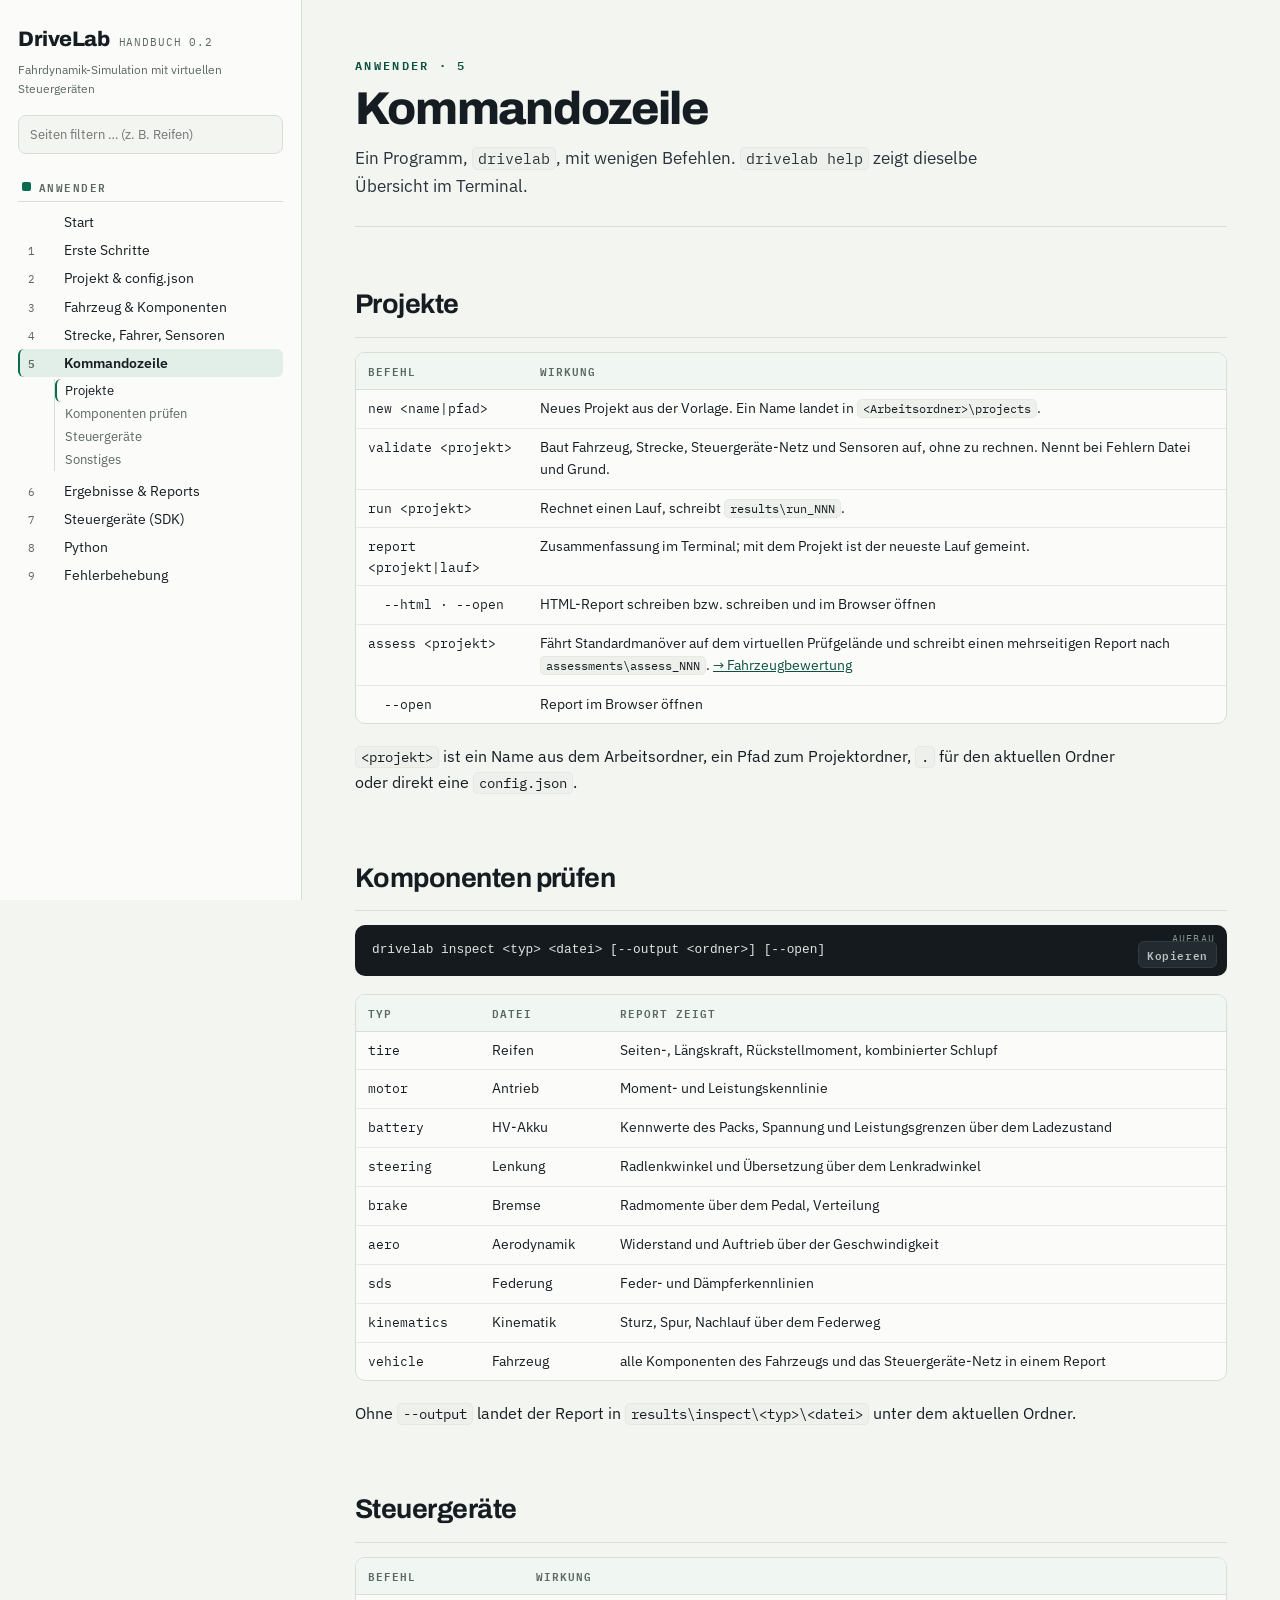
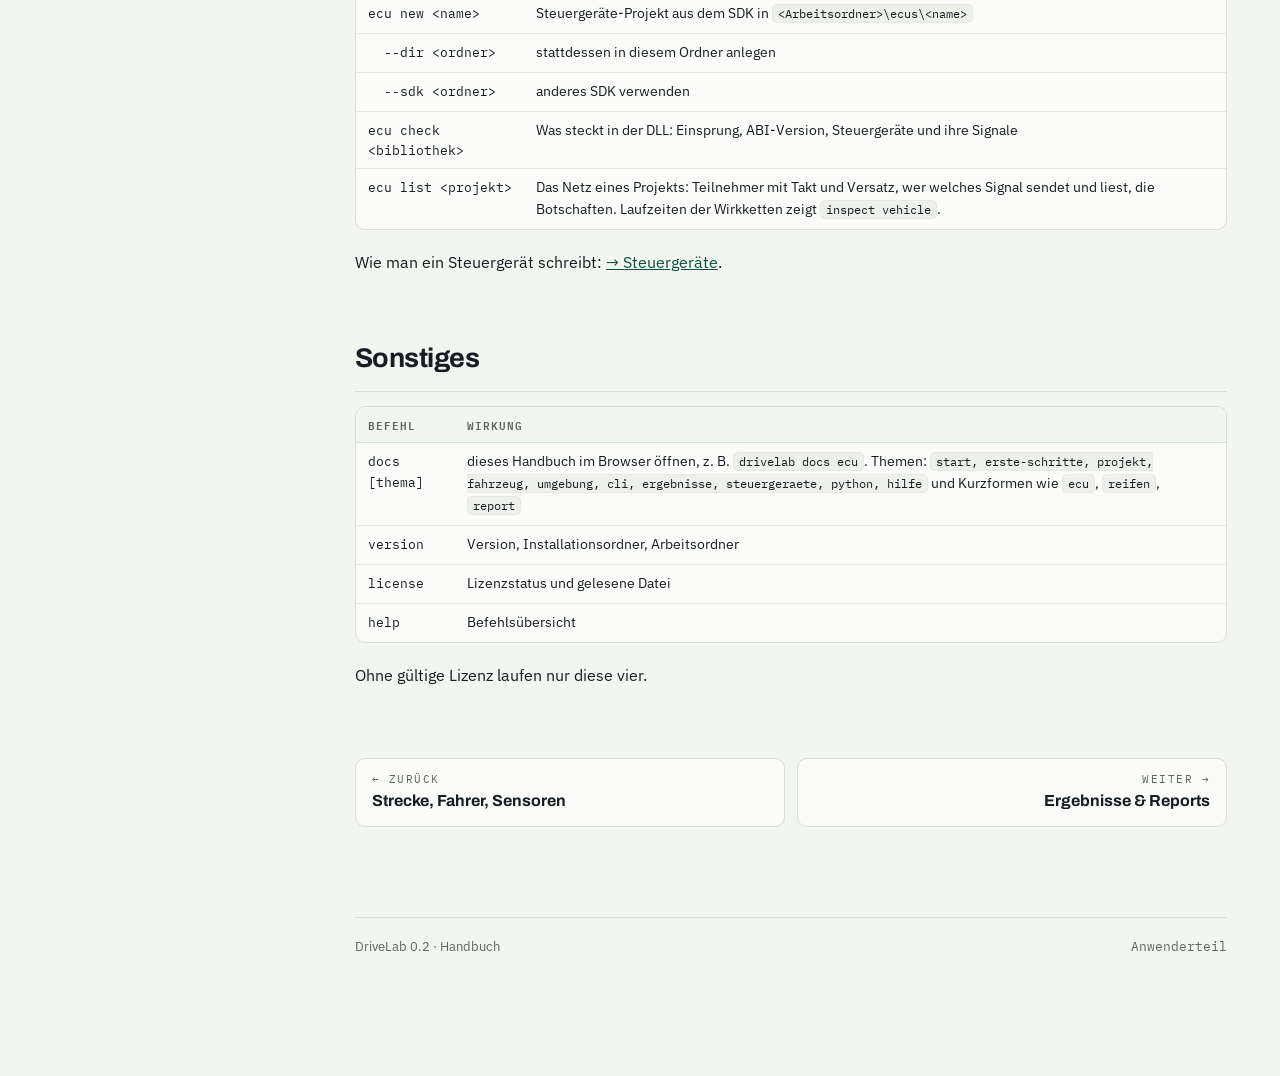
==== docs/cli.html @ fcb0a188 "Documentation added" ====
<!doctype html>
<html lang="de">
<head>
<meta charset="utf-8">
<meta name="viewport" content="width=device-width, initial-scale=1">
<title>Kommandozeile · DriveLab</title>
<link rel="stylesheet" href="assets/style.css">
</head>
<body data-page="cli.html" data-root="" data-track="user">
<div class="shell">
<aside class="side" id="side"></aside>
<main class="main"><div class="page">

<header class="page-head">
  <span class="k">Anwender · 5</span>
  <h1>Kommandozeile</h1>
  <p class="lede">Ein Programm, <code>drivelab</code>, mit wenigen Befehlen. <code>drivelab help</code> zeigt dieselbe Übersicht im Terminal.</p>
</header>
<section class="chap" id="projekt">
  <div class="chap-head"><h2>Projekte</h2></div>
  <div class="tbl-wrap"><table>
    <thead><tr><th>Befehl</th><th>Wirkung</th></tr></thead>
    <tbody>
      <tr><td class="mono">new &lt;name|pfad&gt;</td><td>Neues Projekt aus der Vorlage. Ein Name landet in <code>&lt;Arbeitsordner&gt;\projects</code>.</td></tr>
      <tr><td class="mono">validate &lt;projekt&gt;</td><td>Baut Fahrzeug, Strecke, Steuergeräte-Netz und Sensoren auf, ohne zu rechnen. Nennt bei Fehlern Datei und Grund.</td></tr>
      <tr><td class="mono">run &lt;projekt&gt;</td><td>Rechnet einen Lauf, schreibt <code>results\run_NNN</code>.</td></tr>
      <tr><td class="mono">report &lt;projekt|lauf&gt;</td><td>Zusammenfassung im Terminal; mit dem Projekt ist der neueste Lauf gemeint.</td></tr>
      <tr><td class="mono">&nbsp;&nbsp;--html · --open</td><td>HTML-Report schreiben bzw. schreiben und im Browser öffnen</td></tr>
      <tr><td class="mono">assess &lt;projekt&gt;</td><td>Fährt Standardmanöver auf dem virtuellen Prüfgelände und schreibt einen mehrseitigen Report nach <code>assessments\assess_NNN</code>. <a href="ergebnisse.html#assess">→ Fahrzeugbewertung</a></td></tr>
      <tr><td class="mono">&nbsp;&nbsp;--open</td><td>Report im Browser öffnen</td></tr>
    </tbody>
  </table></div>
  <p class="tight"><code>&lt;projekt&gt;</code> ist ein Name aus dem Arbeitsordner, ein Pfad zum Projektordner, <code>.</code> für den aktuellen Ordner oder direkt eine <code>config.json</code>.</p>
</section>

<section class="chap" id="inspect">
  <div class="chap-head"><h2>Komponenten prüfen</h2></div>
  <div class="code"><span class="lbl">Aufbau</span><pre>drivelab inspect &lt;typ&gt; &lt;datei&gt; [--output &lt;ordner&gt;] [--open]</pre></div>
  <div class="tbl-wrap"><table>
    <thead><tr><th>typ</th><th>Datei</th><th>Report zeigt</th></tr></thead>
    <tbody>
      <tr><td class="mono">tire</td><td>Reifen</td><td>Seiten-, Längskraft, Rückstellmoment, kombinierter Schlupf</td></tr>
      <tr><td class="mono">motor</td><td>Antrieb</td><td>Moment- und Leistungskennlinie</td></tr>
      <tr><td class="mono">battery</td><td>HV-Akku</td><td>Kennwerte des Packs, Spannung und Leistungsgrenzen über dem Ladezustand</td></tr>
      <tr><td class="mono">steering</td><td>Lenkung</td><td>Radlenkwinkel und Übersetzung über dem Lenkradwinkel</td></tr>
      <tr><td class="mono">brake</td><td>Bremse</td><td>Radmomente über dem Pedal, Verteilung</td></tr>
      <tr><td class="mono">aero</td><td>Aerodynamik</td><td>Widerstand und Auftrieb über der Geschwindigkeit</td></tr>
      <tr><td class="mono">sds</td><td>Federung</td><td>Feder- und Dämpferkennlinien</td></tr>
      <tr><td class="mono">kinematics</td><td>Kinematik</td><td>Sturz, Spur, Nachlauf über dem Federweg</td></tr>
      <tr><td class="mono">vehicle</td><td>Fahrzeug</td><td>alle Komponenten des Fahrzeugs und das Steuergeräte-Netz in einem Report</td></tr>
    </tbody>
  </table></div>
  <p class="tight">Ohne <code>--output</code> landet der Report in <code>results\inspect\&lt;typ&gt;\&lt;datei&gt;</code> unter dem aktuellen Ordner.</p>
</section>

<section class="chap" id="ecu">
  <div class="chap-head"><h2>Steuergeräte</h2></div>
  <div class="tbl-wrap"><table>
    <thead><tr><th>Befehl</th><th>Wirkung</th></tr></thead>
    <tbody>
      <tr><td class="mono">ecu new &lt;name&gt;</td><td>Steuergeräte-Projekt aus dem SDK in <code>&lt;Arbeitsordner&gt;\ecus\&lt;name&gt;</code></td></tr>
      <tr><td class="mono">&nbsp;&nbsp;--dir &lt;ordner&gt;</td><td>stattdessen in diesem Ordner anlegen</td></tr>
      <tr><td class="mono">&nbsp;&nbsp;--sdk &lt;ordner&gt;</td><td>anderes SDK verwenden</td></tr>
      <tr><td class="mono">ecu check &lt;bibliothek&gt;</td><td>Was steckt in der DLL: Einsprung, ABI-Version, Steuergeräte und ihre Signale</td></tr>
      <tr><td class="mono">ecu list &lt;projekt&gt;</td><td>Das Netz eines Projekts: Teilnehmer mit Takt und Versatz, wer welches Signal sendet und liest, die Botschaften. Laufzeiten der Wirkketten zeigt <code>inspect vehicle</code>.</td></tr>
    </tbody>
  </table></div>
  <p class="tight">Wie man ein Steuergerät schreibt: <a href="steuergeraete.html">→ Steuergeräte</a>.</p>
</section>

<section class="chap" id="sonst">
  <div class="chap-head"><h2>Sonstiges</h2></div>
  <div class="tbl-wrap"><table>
    <thead><tr><th>Befehl</th><th>Wirkung</th></tr></thead>
    <tbody>
      <tr><td class="mono">docs [thema]</td><td>dieses Handbuch im Browser öffnen, z. B. <code>drivelab docs ecu</code>. Themen: <code>start, erste-schritte, projekt, fahrzeug, umgebung, cli, ergebnisse, steuergeraete, python, hilfe</code> und Kurzformen wie <code>ecu</code>, <code>reifen</code>, <code>report</code></td></tr>
      <tr><td class="mono">version</td><td>Version, Installationsordner, Arbeitsordner</td></tr>
      <tr><td class="mono">license</td><td>Lizenzstatus und gelesene Datei</td></tr>
      <tr><td class="mono">help</td><td>Befehlsübersicht</td></tr>
    </tbody>
  </table></div>
  <p class="tight">Ohne gültige Lizenz laufen nur diese vier.</p>
</section>

</div></main>
</div>
<script src="assets/site.js"></script>
</body>
</html>
---- docs/assets/style.css ----
/* DriveLab-Handbuch: gemeinsames Aussehen aller Seiten */
@import url("https://fonts.googleapis.com/css2?family=Archivo:wght@500;600;700;800&family=IBM+Plex+Sans:ital,wght@0,400;0,500;0,600;1,400&family=IBM+Plex+Mono:wght@400;500;600&display=swap");
:root{
  --paper:#F3F5F1;
  --panel:#FBFCFA;
  --panel-2:#EEF1EB;
  --ink:#161D22;
  --muted:#5C6862;
  --line:#D9DED3;
  --line-soft:#E5E9E0;

  --user:#0A6B52;          /* Teil A: Anwender */
  --user-deep:#0B5140;
  --user-soft:#E1EFE8;
  --user-wash:#F0F6F2;

  --dev:#2A3FB8;           /* Teil B: Entwickler */
  --dev-deep:#22338F;
  --dev-soft:#E5E8F8;
  --dev-wash:#F1F2FA;

  --warn:#A8540F;
  --warn-soft:#F6E8DB;

  --code-bg:#151A1F;
  --code-ink:#DCE5DF;
  --code-comment:#78877F;
  --code-key:#8FC7B2;
  --code-str:#D3B57E;
  --code-num:#A7B5EF;

  --radius:10px;
  --sidebar-w:302px;
  --track:var(--user);
  --track-soft:var(--user-soft);
  --track-wash:var(--user-wash);
  --track-deep:var(--user-deep);
}
*{box-sizing:border-box;margin:0;padding:0}
html{scroll-behavior:smooth;scroll-padding-top:24px}
@media (prefers-reduced-motion:reduce){
  html{scroll-behavior:auto}
  *,*::before,*::after{animation:none!important;transition:none!important}
}
body{
  font-family:"IBM Plex Sans",system-ui,-apple-system,"Segoe UI",sans-serif;
  background:var(--paper);
  color:var(--ink);
  font-size:15.5px;
  line-height:1.62;
}
::selection{background:#CFE4DA}

/* ---------- Grundraster ---------- */
.shell{display:flex;min-height:100vh}
.side{
  width:var(--sidebar-w);flex:0 0 auto;
  border-right:1px solid var(--line);
  background:var(--panel);
  position:sticky;top:0;height:100vh;overflow-y:auto;
  padding:22px 18px 40px;
  scrollbar-width:thin;
}
.main{flex:1;min-width:0}
.page{max-width:960px;margin:0 auto;padding:0 44px 120px}

/* ---------- Sidebar ---------- */
.brand{display:flex;align-items:baseline;gap:9px;margin-bottom:4px}
.brand-name{font-family:"Archivo",sans-serif;font-weight:800;font-size:21px;letter-spacing:-.02em}
.brand-tag{font-family:"IBM Plex Mono",monospace;font-size:10.5px;color:var(--muted);letter-spacing:.08em}
.side-sub{font-size:12px;color:var(--muted);margin-bottom:16px}
.search{
  width:100%;padding:8px 11px;margin-bottom:18px;
  border:1px solid var(--line);border-radius:8px;
  background:var(--paper);font:inherit;font-size:13px;color:var(--ink);
}
.search:focus{outline:2px solid var(--ink);outline-offset:1px}
.nav-part{margin-bottom:18px}
.nav-part-head{
  display:flex;align-items:center;gap:8px;
  font-family:"IBM Plex Mono",monospace;font-size:10.5px;font-weight:600;
  letter-spacing:.14em;text-transform:uppercase;color:var(--muted);
  padding:6px 4px;border-bottom:1px solid var(--line);margin-bottom:6px;
}
.nav-dot{width:9px;height:9px;border-radius:2px;flex:0 0 auto}
.nav-part[data-track="user"] .nav-dot{background:var(--user)}
.nav-part[data-track="dev"] .nav-dot{background:var(--dev)}
.nav a{
  display:flex;gap:8px;align-items:baseline;
  padding:5px 6px 5px 8px;border-radius:6px;
  color:var(--ink);text-decoration:none;font-size:13.5px;line-height:1.35;
  border-left:2px solid transparent;
}
.nav a .no{font-family:"IBM Plex Mono",monospace;font-size:10.5px;color:var(--muted);min-width:28px}
.nav a:hover{background:var(--panel-2)}
.nav-part[data-track="user"] a.here{background:var(--user-soft);border-left-color:var(--user)}
.nav-part[data-track="dev"] a.here{background:var(--dev-soft);border-left-color:var(--dev)}
.nav a.hidden{display:none}
.nav-empty{display:none;font-size:12.5px;color:var(--muted);padding:4px 8px}
.nav-empty.show{display:block}

/* ---------- Hero ---------- */
.hero{padding:58px 0 34px;border-bottom:1px solid var(--line)}
.hero-eyebrow{
  font-family:"IBM Plex Mono",monospace;font-size:11.5px;font-weight:600;
  letter-spacing:.22em;text-transform:uppercase;color:var(--muted);margin-bottom:14px;
}
.hero h1{
  font-family:"Archivo",sans-serif;font-weight:800;
  font-size:clamp(40px,6vw,62px);line-height:.98;letter-spacing:-.03em;margin-bottom:16px;
}
.hero h1 .thin{font-weight:500;color:var(--muted)}
.hero p.lede{font-size:17.5px;max-width:64ch;color:#2A343B;margin-bottom:22px}
.meta-row{display:flex;flex-wrap:wrap;gap:8px}
.meta-chip{
  font-family:"IBM Plex Mono",monospace;font-size:11.5px;
  padding:5px 10px;border:1px solid var(--line);border-radius:999px;background:var(--panel);
  color:#39443E;
}
.two-doors{display:grid;grid-template-columns:1fr 1fr;gap:14px;margin-top:26px}
.door{
  border:1px solid var(--line);border-radius:var(--radius);
  padding:16px 18px;background:var(--panel);text-decoration:none;color:var(--ink);
  display:block;position:relative;overflow:hidden;
}
.door::before{content:"";position:absolute;left:0;top:0;bottom:0;width:4px}
.door.user::before{background:var(--user)}
.door.dev::before{background:var(--dev)}
.door:hover{background:var(--panel-2)}
.door .k{font-family:"IBM Plex Mono",monospace;font-size:10.5px;letter-spacing:.16em;text-transform:uppercase;color:var(--muted)}
.door h3{font-family:"Archivo",sans-serif;font-weight:700;font-size:19px;margin:4px 0 4px;letter-spacing:-.01em}
.door p{font-size:13.5px;color:var(--muted)}

/* ---------- Teil-Trenner ---------- */
.part-head{margin:74px 0 8px;position:relative}
.part-head .rail{height:5px;border-radius:3px;background:var(--track);margin-bottom:22px;width:76px}
.part-head .k{font-family:"IBM Plex Mono",monospace;font-size:12px;font-weight:600;letter-spacing:.22em;text-transform:uppercase;color:var(--track-deep)}
.part-head h2{
  font-family:"Archivo",sans-serif;font-weight:800;font-size:clamp(30px,4vw,42px);
  letter-spacing:-.025em;line-height:1.02;margin-top:6px;
}
.part-head p{max-width:66ch;margin-top:12px;color:#2A343B}

section.chap{padding-top:56px}
section.chap[data-track="user"]{--track:var(--user);--track-soft:var(--user-soft);--track-wash:var(--user-wash);--track-deep:var(--user-deep)}
section.chap[data-track="dev"]{--track:var(--dev);--track-soft:var(--dev-soft);--track-wash:var(--dev-wash);--track-deep:var(--dev-deep)}
.chap-head{display:flex;align-items:baseline;gap:14px;margin-bottom:14px;border-bottom:1px solid var(--line);padding-bottom:10px}
.chap-no{
  font-family:"IBM Plex Mono",monospace;font-weight:600;font-size:13px;
  color:var(--track-deep);background:var(--track-soft);
  padding:3px 9px;border-radius:6px;flex:0 0 auto;
}
.chap-head h2{font-family:"Archivo",sans-serif;font-weight:700;font-size:27px;letter-spacing:-.02em}
h3.sub{
  font-family:"Archivo",sans-serif;font-weight:700;font-size:18.5px;letter-spacing:-.01em;
  margin:32px 0 10px;
}
h4.subsub{font-weight:600;font-size:15.5px;margin:22px 0 8px}
p{margin-bottom:12px;max-width:76ch}
p.tight{margin-bottom:6px}
ul.list,ol.list{margin:0 0 14px 22px;max-width:76ch}
ul.list li,ol.list li{margin-bottom:6px}
a{color:var(--track-deep)}
strong{font-weight:600}

/* ---------- Inline-Code & Chips ---------- */
code{
  font-family:"IBM Plex Mono",monospace;font-size:.88em;
  background:var(--panel-2);border:1px solid var(--line-soft);
  padding:1px 5px;border-radius:5px;white-space:nowrap;
}
td code, th code{white-space:normal}
.fn{
  font-family:"IBM Plex Mono",monospace;font-size:.86em;
  background:var(--track-soft);color:var(--track-deep);
  border:1px solid transparent;padding:1px 6px;border-radius:5px;white-space:nowrap;
}
.file{
  font-family:"IBM Plex Mono",monospace;font-size:.86em;color:#39443E;
  background:transparent;border:1px dashed var(--line);padding:1px 6px;border-radius:5px;white-space:nowrap;
}

/* ---------- Codeblöcke ---------- */
.code{
  position:relative;background:var(--code-bg);color:var(--code-ink);
  border-radius:var(--radius);padding:15px 17px;margin:12px 0 18px;
  font-family:"IBM Plex Mono",monospace;font-size:12.8px;line-height:1.6;
  overflow-x:auto;
}
.code .lbl{
  position:absolute;top:0;right:0;
  font-size:10px;letter-spacing:.12em;text-transform:uppercase;color:#8B9891;
  padding:6px 12px;
}
.code pre{white-space:pre;min-width:0}
.code .c{color:var(--code-comment)}
.code .k{color:var(--code-key)}
.code .s{color:var(--code-str)}
.code .n{color:var(--code-num)}
.copy{
  position:absolute;bottom:8px;right:10px;
  font:600 10.5px "IBM Plex Mono",monospace;letter-spacing:.06em;
  color:#B9C4BE;background:#232B31;border:1px solid #313B42;border-radius:6px;
  padding:3px 8px;cursor:pointer;
}
.copy:hover{color:#fff;border-color:#4A555D}
.copy:focus-visible{outline:2px solid #fff;outline-offset:1px}

/* ---------- Tabellen ---------- */
.tbl-wrap{overflow-x:auto;margin:12px 0 20px;border:1px solid var(--line);border-radius:var(--radius);background:var(--panel)}
table{border-collapse:collapse;width:100%;font-size:13.5px}
th{
  text-align:left;font-family:"IBM Plex Mono",monospace;font-size:11px;font-weight:600;
  letter-spacing:.09em;text-transform:uppercase;color:var(--muted);
  background:var(--track-wash);
  padding:9px 12px;border-bottom:1px solid var(--line);white-space:nowrap;
}
td{padding:8px 12px;border-bottom:1px solid var(--line-soft);vertical-align:top}
tr:last-child td{border-bottom:none}
td.mono,th.mono{font-family:"IBM Plex Mono",monospace;font-size:12.5px}
tbody tr:hover td{background:var(--track-wash)}
.tbl-cap{font-size:12.5px;color:var(--muted);margin:-14px 0 18px;padding-left:2px}

/* ---------- Karten / Hinweise ---------- */
.cards{display:grid;grid-template-columns:repeat(auto-fit,minmax(250px,1fr));gap:12px;margin:14px 0 20px}
.card{border:1px solid var(--line);border-radius:var(--radius);background:var(--panel);padding:14px 16px}
.card .k{font-family:"IBM Plex Mono",monospace;font-size:10.5px;letter-spacing:.14em;text-transform:uppercase;color:var(--track-deep);display:block;margin-bottom:5px}
.card h4{font-weight:600;font-size:14.5px;margin-bottom:4px}
.card p{font-size:13px;color:var(--muted);margin:0;max-width:none}
.note{
  border:1px solid var(--line);border-left:4px solid var(--track);
  background:var(--track-wash);border-radius:8px;
  padding:11px 15px;margin:14px 0 18px;font-size:14px;max-width:78ch;
}
.note.warn{border-left-color:var(--warn);background:var(--warn-soft)}
.note .t{font-family:"IBM Plex Mono",monospace;font-size:10.5px;font-weight:600;letter-spacing:.14em;text-transform:uppercase;display:block;margin-bottom:3px;color:var(--track-deep)}
.note.warn .t{color:var(--warn)}

/* ---------- Pipelines (Anwender-Workflows) ---------- */
.pipe{display:flex;flex-wrap:wrap;align-items:stretch;gap:0;margin:14px 0 20px}
.pipe .step{
  border:1px solid var(--line);background:var(--panel);border-radius:9px;
  padding:9px 13px;min-width:132px;max-width:220px;
}
.pipe .step .k{font-family:"IBM Plex Mono",monospace;font-size:10px;letter-spacing:.1em;text-transform:uppercase;color:var(--track-deep);display:block}
.pipe .step .v{font-size:13px;line-height:1.4;display:block;margin-top:2px}
.pipe .arr{align-self:center;padding:0 7px;color:var(--muted);font-family:"IBM Plex Mono",monospace;font-size:15px}

/* ---------- Baumansicht ---------- */
.tree{
  font-family:"IBM Plex Mono",monospace;font-size:12.8px;line-height:1.7;
  background:var(--panel);border:1px solid var(--line);border-radius:var(--radius);
  padding:16px 20px;margin:12px 0 20px;overflow-x:auto;white-space:pre;
}
.tree b{color:var(--track-deep);font-weight:600}
.tree i{color:var(--muted);font-style:normal}

/* ---------- Details / Aufklapper ---------- */
details.fold{border:1px solid var(--line);border-radius:var(--radius);background:var(--panel);margin:10px 0 16px;overflow:hidden}
details.fold summary{
  cursor:pointer;padding:11px 15px;font-weight:600;font-size:14px;
  display:flex;align-items:center;gap:10px;list-style:none;
}
details.fold summary::-webkit-details-marker{display:none}
details.fold summary::before{
  content:"+";font-family:"IBM Plex Mono",monospace;font-weight:600;
  color:var(--track-deep);width:16px;text-align:center;
}
details.fold[open] summary::before{content:"–"}
details.fold summary:hover{background:var(--track-wash)}
details.fold .fold-body{padding:2px 15px 14px;border-top:1px solid var(--line-soft)}
details.fold .tbl-wrap{border:none;border-radius:0;margin:0}

/* ---------- Diagramme ---------- */
.fig{margin:18px 0 8px;border:1px solid var(--line);border-radius:var(--radius);background:var(--panel);overflow:hidden}
.fig-head{
  display:flex;justify-content:space-between;align-items:baseline;gap:12px;
  padding:11px 16px;border-bottom:1px solid var(--line-soft);
}
.fig-head .t{font-weight:600;font-size:14px}
.fig-head .k{font-family:"IBM Plex Mono",monospace;font-size:10.5px;letter-spacing:.12em;text-transform:uppercase;color:var(--muted)}
.fig-body{padding:14px 12px 8px;overflow-x:auto}
.fig svg{display:block;min-width:660px;width:100%;height:auto}
.fig-cap{font-size:12.5px;color:var(--muted);margin:6px 0 24px;padding-left:2px;max-width:80ch}

/* SVG-Diagrammstile */
.d-box{fill:var(--panel);stroke:var(--ink);stroke-width:1.1;rx:8}
.d-box.soft{stroke:var(--muted);stroke-dasharray:4 3}
.d-title{font-family:"Archivo",sans-serif;font-weight:700;font-size:12.5px;fill:var(--ink)}
.d-small{font-family:"IBM Plex Mono",monospace;font-size:9.5px;fill:var(--muted)}
.d-fn{font-family:"IBM Plex Mono",monospace;font-size:9.8px;fill:var(--track-deep)}
.d-lane{font-family:"IBM Plex Mono",monospace;font-size:10px;letter-spacing:.08em;fill:var(--muted)}
.d-edge{stroke:#9AA69E;stroke-width:1.2;fill:none}
.d-edge.dash{stroke-dasharray:4 3}
.d-arrow{fill:#9AA69E}
.d-band{fill:var(--track-wash)}

/* Systemlandkarte (interaktiv) */
#sysmap .map-node{cursor:pointer}
#sysmap .map-node rect{fill:var(--panel);stroke:#7C8781;stroke-width:1.2;transition:all .12s ease}
#sysmap .map-node text{pointer-events:none}
#sysmap .map-node .nm{font-family:"Archivo",sans-serif;font-weight:700;font-size:12.5px;fill:var(--ink)}
#sysmap .map-node .ds{font-family:"IBM Plex Mono",monospace;font-size:9.3px;fill:var(--muted)}
#sysmap .map-edge{stroke:#B4BDB4;stroke-width:1.3;fill:none;transition:all .12s ease}
#sysmap .map-edge.dash{stroke-dasharray:4 3}
#sysmap .elbl{font-family:"IBM Plex Mono",monospace;font-size:9px;fill:#7C8781;transition:all .12s ease}
#sysmap.focus .map-node rect{opacity:.28}
#sysmap.focus .map-node text{opacity:.28}
#sysmap.focus .map-edge{opacity:.12}
#sysmap.focus .elbl{opacity:.1}
#sysmap.focus .map-node.on rect{opacity:1;stroke:var(--dev);stroke-width:1.8;fill:var(--dev-soft)}
#sysmap.focus .map-node.on text{opacity:1}
#sysmap.focus .map-node.nb rect{opacity:1;stroke:var(--ink)}
#sysmap.focus .map-node.nb text{opacity:1}
#sysmap.focus .map-edge.on{opacity:1;stroke:var(--dev);stroke-width:2}
#sysmap.focus .elbl.on{opacity:1;fill:var(--dev-deep)}
.map-info{
  margin:0 16px 14px;border:1px solid var(--line);border-radius:8px;
  background:var(--dev-wash);padding:10px 14px;min-height:58px;font-size:13.5px;
}
.map-info .h{font-family:"IBM Plex Mono",monospace;font-weight:600;font-size:12px;color:var(--dev-deep);display:block;margin-bottom:2px}
.map-info .b{color:#2A343B}
.legend{display:flex;gap:16px;flex-wrap:wrap;padding:0 16px 12px;font-size:12px;color:var(--muted)}
.legend span{display:inline-flex;align-items:center;gap:6px}
.legend .sw{width:22px;height:0;border-top:2px solid #9AA69E;display:inline-block}
.legend .sw.dash{border-top-style:dashed}

/* ---------- Footer ---------- */
.foot{margin-top:90px;border-top:1px solid var(--line);padding-top:18px;display:flex;justify-content:space-between;gap:16px;flex-wrap:wrap;color:var(--muted);font-size:12.5px}
.foot .mono{font-family:"IBM Plex Mono",monospace}

/* ---------- Responsiv ---------- */
@media (max-width:1080px){
  .shell{display:block}
  .side{position:static;width:auto;height:auto;border-right:none;border-bottom:1px solid var(--line)}
  .page{padding:0 22px 90px}
  .two-doors{grid-template-columns:1fr}
}
:focus-visible{outline:2px solid var(--ink);outline-offset:2px}

/* ---------- Sequenzdiagramme ---------- */
.sq-head{fill:var(--panel);stroke:#7C8781;stroke-width:1.1}
.sq-headt{font-family:"Archivo",sans-serif;font-weight:700;font-size:11.5px;fill:var(--ink);text-anchor:middle}
.sq-life{stroke:#C3CBC2;stroke-width:1;stroke-dasharray:4 4}
.sq-act{fill:var(--dev-soft);stroke:#7C8781;stroke-width:.8}
.sq-msg{stroke:#39443E;stroke-width:1.2;fill:none}
.sq-msg.ret{stroke-dasharray:5 3}
.sq-lbl{font-family:"IBM Plex Mono",monospace;font-size:10.3px;fill:#2A343B}
.sq-no{fill:var(--dev-deep);font-weight:600}
.sq-frame{fill:none;stroke:#7C8781;stroke-width:1;stroke-dasharray:6 4}
.sq-note{fill:var(--panel-2);stroke:#B4BDB4;stroke-width:1}

/* ---------- Mehrseitig ---------- */
body[data-track="dev"]{--track:var(--dev);--track-soft:var(--dev-soft);--track-wash:var(--dev-wash);--track-deep:var(--dev-deep)}
.page-head{padding:52px 0 26px;border-bottom:1px solid var(--line)}
.page-head .k{font-family:"IBM Plex Mono",monospace;font-size:11.5px;font-weight:600;letter-spacing:.2em;text-transform:uppercase;color:var(--track-deep)}
.page-head h1{font-family:"Archivo",sans-serif;font-weight:800;font-size:clamp(32px,5vw,46px);letter-spacing:-.025em;line-height:1.05;margin:8px 0 12px}
.page-head p.lede{font-size:17px;max-width:66ch;color:#2A343B;margin:0}
.nav .toc{margin:2px 0 6px 36px;border-left:1px solid var(--line)}
.nav .toc a{font-size:12.5px;padding:3px 8px;color:var(--muted)}
.nav .toc a.here{color:var(--ink);background:none;border-left-color:var(--track)}
.nav a.nav-page.current{font-weight:600}
.nav-part[data-track="user"] a.nav-page.current{background:var(--user-soft);border-left-color:var(--user)}
.nav-part[data-track="dev"] a.nav-page.current{background:var(--dev-soft);border-left-color:var(--dev)}
.pager{display:grid;grid-template-columns:1fr 1fr;gap:12px;margin-top:70px}
.pager a{display:block;border:1px solid var(--line);border-radius:var(--radius);background:var(--panel);padding:12px 16px;text-decoration:none;color:var(--ink)}
.pager a:hover{background:var(--panel-2)}
.pager a.next{text-align:right;grid-column:2}
.pager .k{font-family:"IBM Plex Mono",monospace;font-size:10.5px;letter-spacing:.14em;text-transform:uppercase;color:var(--muted);display:block}
.pager .t{font-family:"Archivo",sans-serif;font-weight:700;font-size:16px}
.tiles{display:grid;grid-template-columns:repeat(auto-fit,minmax(230px,1fr));gap:12px;margin:18px 0 24px}
.tile{display:block;border:1px solid var(--line);border-radius:var(--radius);background:var(--panel);padding:14px 16px;text-decoration:none;color:var(--ink);position:relative;overflow:hidden}
.tile::before{content:"";position:absolute;left:0;top:0;bottom:0;width:3px;background:var(--track)}
.tile:hover{background:var(--panel-2)}
.tile .k{font-family:"IBM Plex Mono",monospace;font-size:10.5px;letter-spacing:.14em;text-transform:uppercase;color:var(--track-deep);display:block;margin-bottom:4px}
.tile h4{font-family:"Archivo",sans-serif;font-weight:700;font-size:16px;margin-bottom:3px}
.tile p{font-size:13px;color:var(--muted);margin:0}
.stale{border:1px solid var(--line);border-left:4px solid var(--warn);background:var(--warn-soft);border-radius:8px;padding:10px 14px;margin:18px 0 0;font-size:13.5px}
@media (max-width:640px){.pager{grid-template-columns:1fr}.pager a.next{grid-column:1}}
@media print{.side,.pager,.copy{display:none}.shell{display:block}.page{max-width:none;padding:0}}
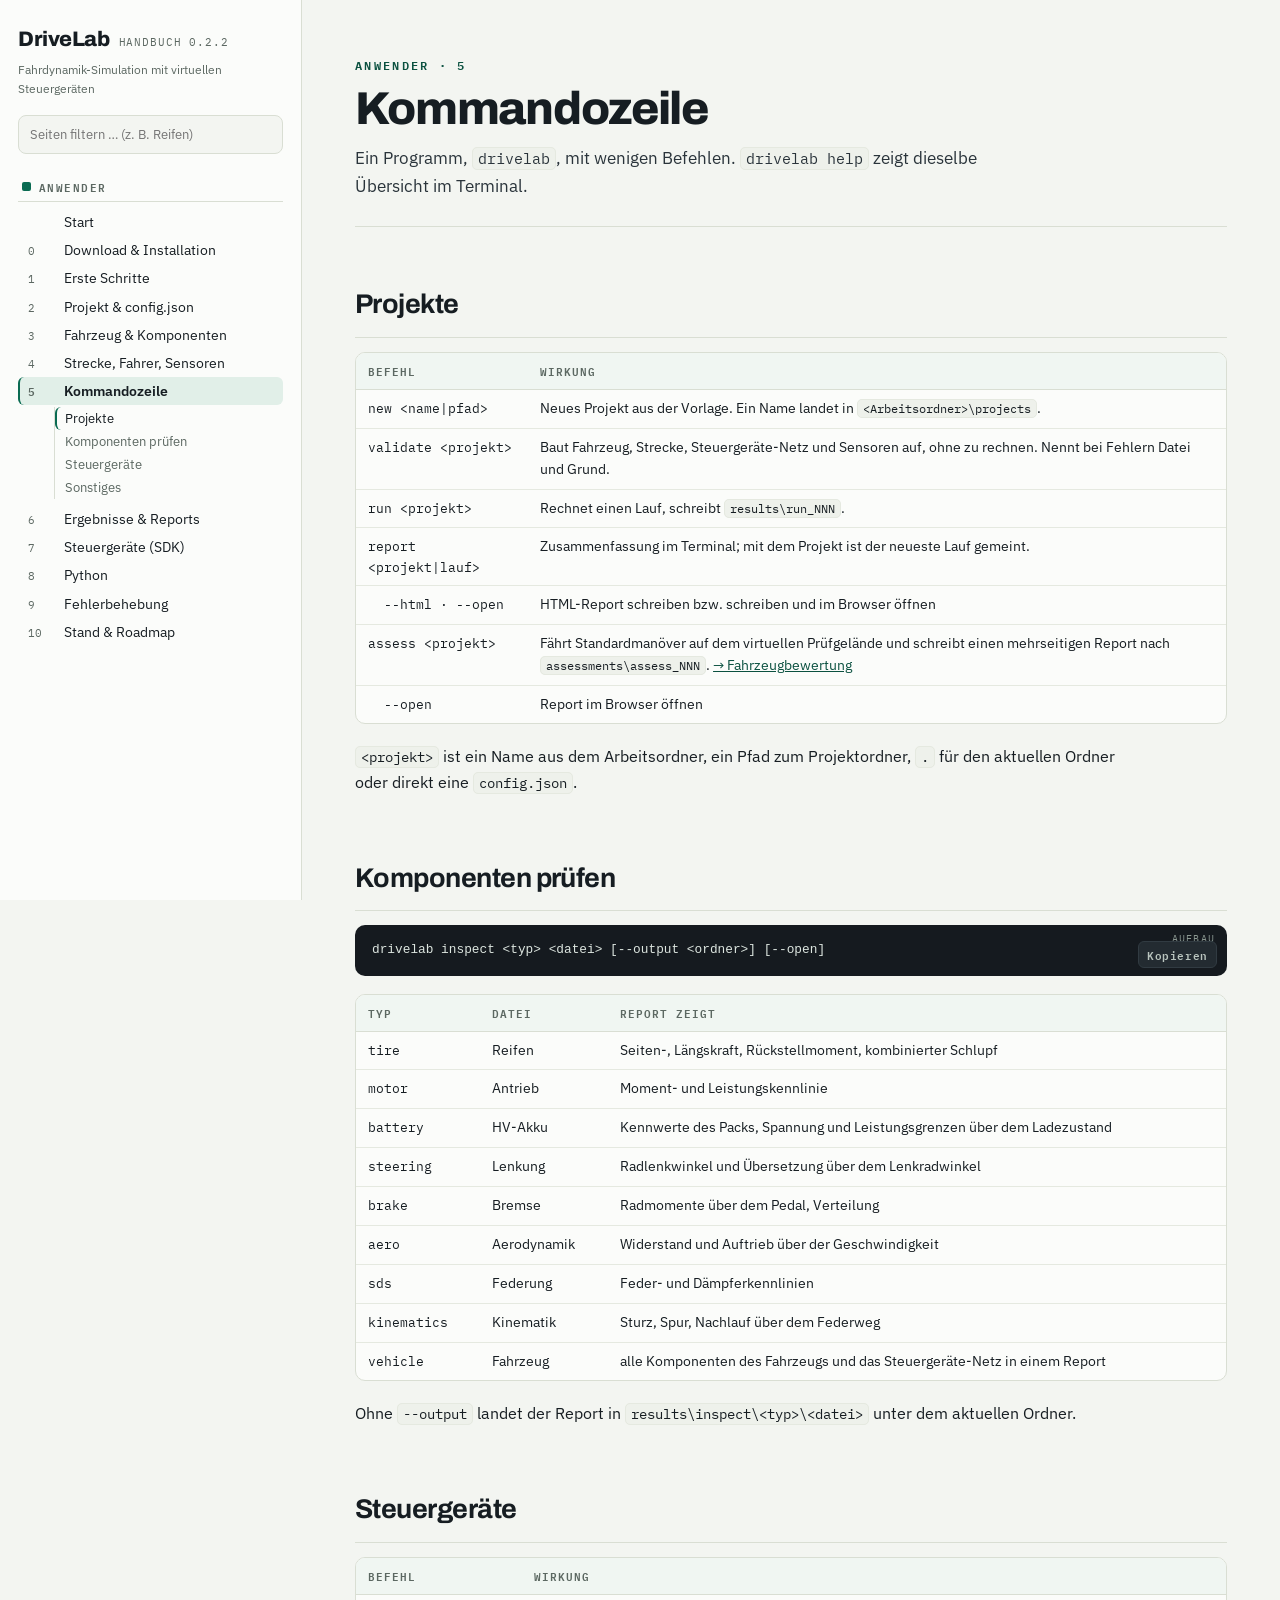
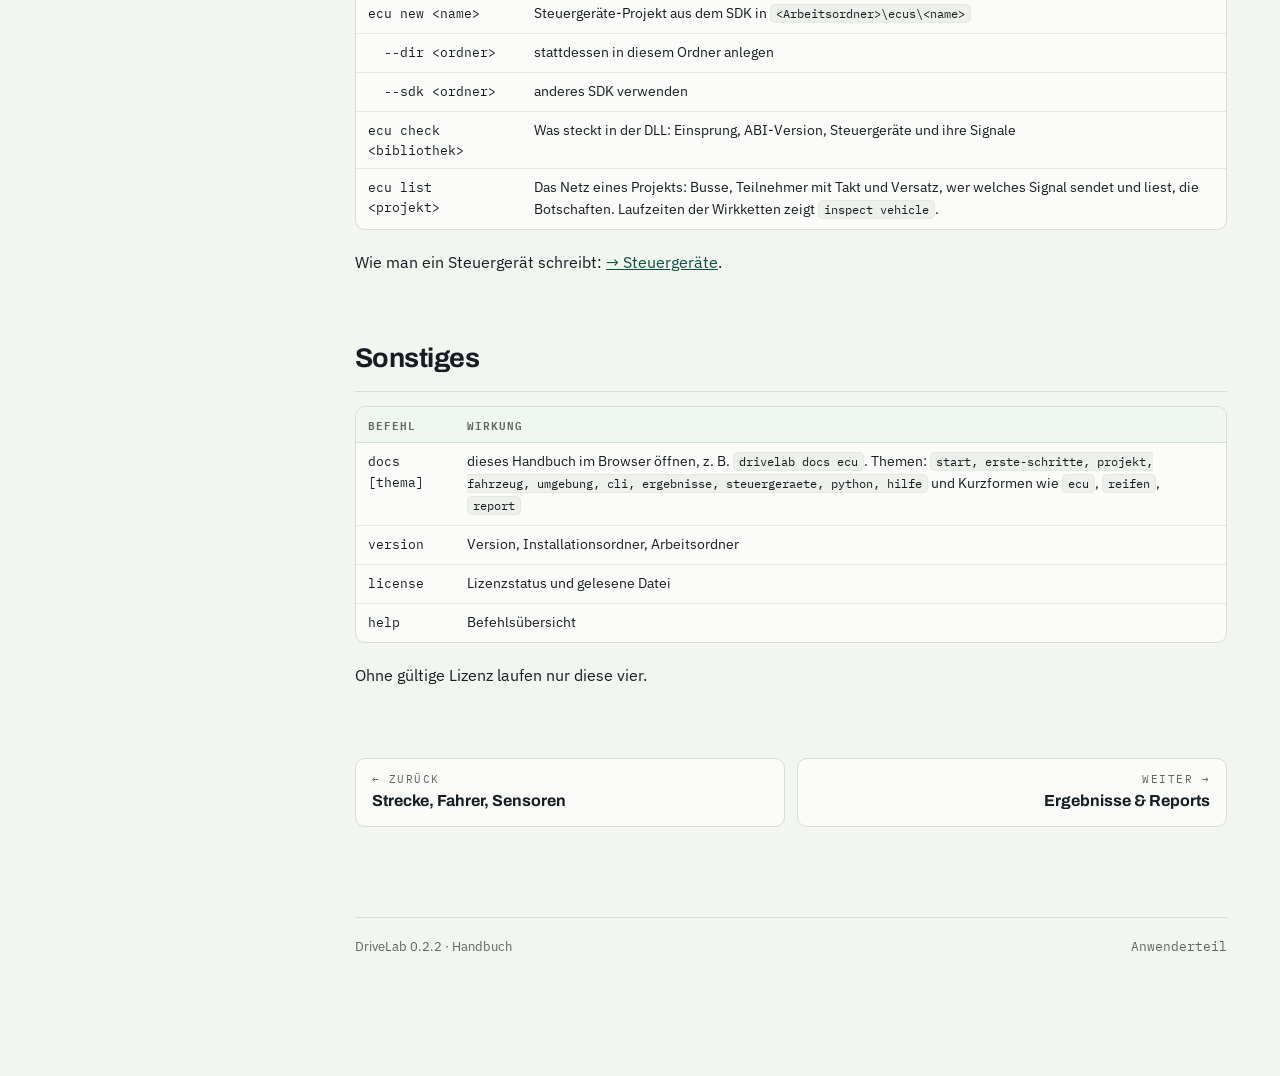
==== commit 072dafdf: "docu 0.2.2" ====
--- a/docs/cli.html
+++ b/docs/cli.html
@@ -62,7 +62,7 @@
       <tr><td class="mono">&nbsp;&nbsp;--dir &lt;ordner&gt;</td><td>stattdessen in diesem Ordner anlegen</td></tr>
       <tr><td class="mono">&nbsp;&nbsp;--sdk &lt;ordner&gt;</td><td>anderes SDK verwenden</td></tr>
       <tr><td class="mono">ecu check &lt;bibliothek&gt;</td><td>Was steckt in der DLL: Einsprung, ABI-Version, Steuergeräte und ihre Signale</td></tr>
-      <tr><td class="mono">ecu list &lt;projekt&gt;</td><td>Das Netz eines Projekts: Teilnehmer mit Takt und Versatz, wer welches Signal sendet und liest, die Botschaften. Laufzeiten der Wirkketten zeigt <code>inspect vehicle</code>.</td></tr>
+      <tr><td class="mono">ecu list &lt;projekt&gt;</td><td>Das Netz eines Projekts: Busse, Teilnehmer mit Takt und Versatz, wer welches Signal sendet und liest, die Botschaften. Laufzeiten der Wirkketten zeigt <code>inspect vehicle</code>.</td></tr>
     </tbody>
   </table></div>
   <p class="tight">Wie man ein Steuergerät schreibt: <a href="steuergeraete.html">→ Steuergeräte</a>.</p>
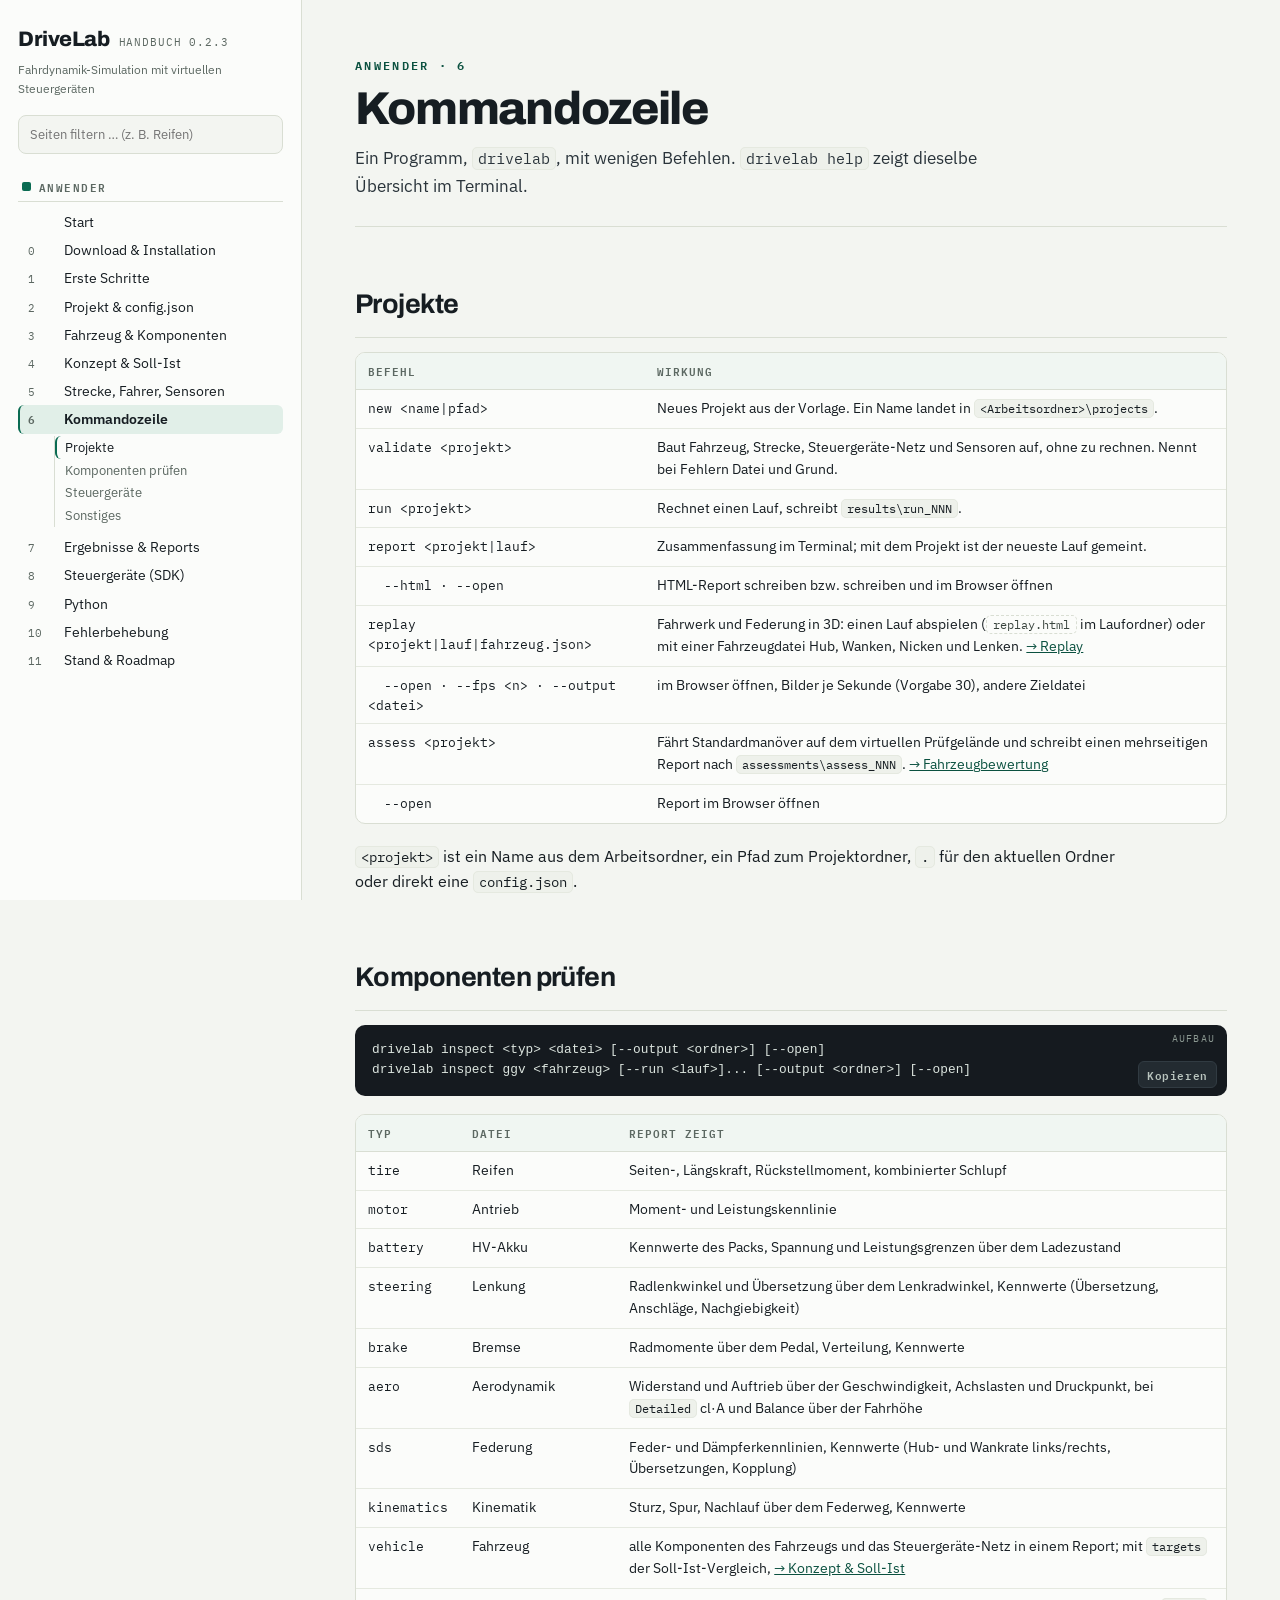
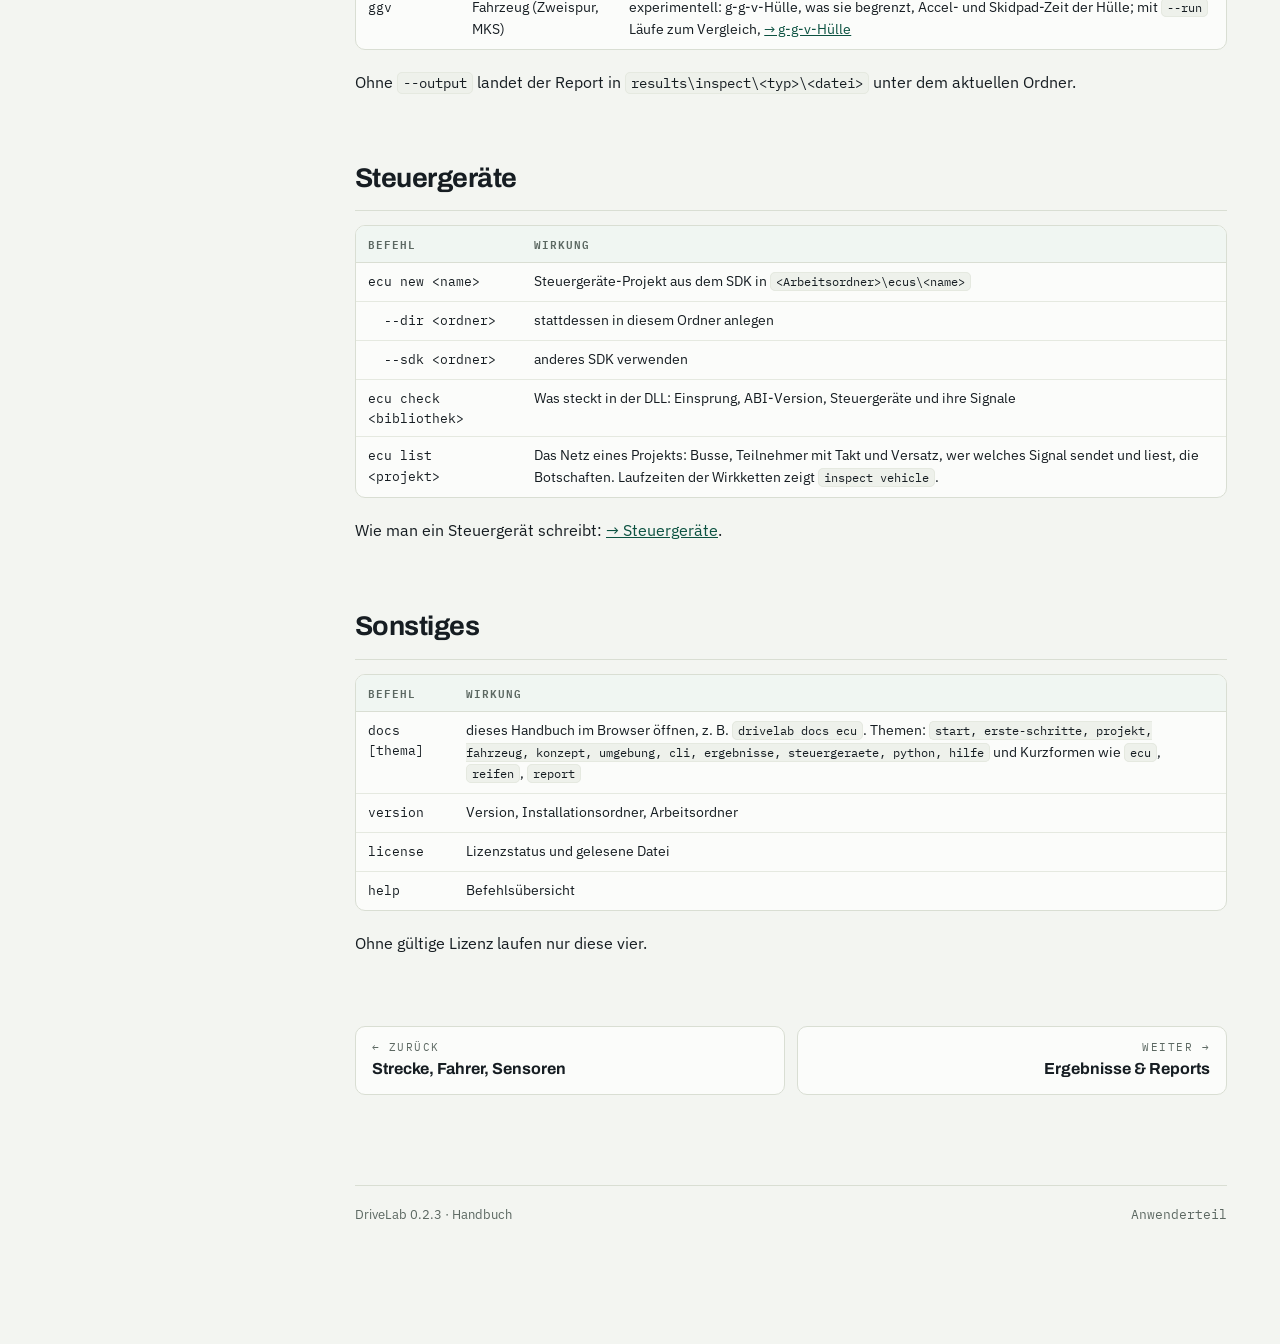
==== commit f5d71a76: "release 0.2.3" ====
--- a/docs/cli.html
+++ b/docs/cli.html
@@ -12,7 +12,7 @@
 <main class="main"><div class="page">
 
 <header class="page-head">
-  <span class="k">Anwender · 5</span>
+  <span class="k">Anwender · 6</span>
   <h1>Kommandozeile</h1>
   <p class="lede">Ein Programm, <code>drivelab</code>, mit wenigen Befehlen. <code>drivelab help</code> zeigt dieselbe Übersicht im Terminal.</p>
 </header>
@@ -26,6 +26,8 @@
       <tr><td class="mono">run &lt;projekt&gt;</td><td>Rechnet einen Lauf, schreibt <code>results\run_NNN</code>.</td></tr>
       <tr><td class="mono">report &lt;projekt|lauf&gt;</td><td>Zusammenfassung im Terminal; mit dem Projekt ist der neueste Lauf gemeint.</td></tr>
       <tr><td class="mono">&nbsp;&nbsp;--html · --open</td><td>HTML-Report schreiben bzw. schreiben und im Browser öffnen</td></tr>
+      <tr><td class="mono">replay &lt;projekt|lauf|fahrzeug.json&gt;</td><td>Fahrwerk und Federung in 3D: einen Lauf abspielen (<span class="file">replay.html</span> im Laufordner) oder mit einer Fahrzeugdatei Hub, Wanken, Nicken und Lenken. <a href="ergebnisse.html#replay">→ Replay</a></td></tr>
+      <tr><td class="mono">&nbsp;&nbsp;--open · --fps &lt;n&gt; · --output &lt;datei&gt;</td><td>im Browser öffnen, Bilder je Sekunde (Vorgabe 30), andere Zieldatei</td></tr>
       <tr><td class="mono">assess &lt;projekt&gt;</td><td>Fährt Standardmanöver auf dem virtuellen Prüfgelände und schreibt einen mehrseitigen Report nach <code>assessments\assess_NNN</code>. <a href="ergebnisse.html#assess">→ Fahrzeugbewertung</a></td></tr>
       <tr><td class="mono">&nbsp;&nbsp;--open</td><td>Report im Browser öffnen</td></tr>
     </tbody>
@@ -35,19 +37,21 @@
 
 <section class="chap" id="inspect">
   <div class="chap-head"><h2>Komponenten prüfen</h2></div>
-  <div class="code"><span class="lbl">Aufbau</span><pre>drivelab inspect &lt;typ&gt; &lt;datei&gt; [--output &lt;ordner&gt;] [--open]</pre></div>
+  <div class="code"><span class="lbl">Aufbau</span><pre>drivelab inspect &lt;typ&gt; &lt;datei&gt; [--output &lt;ordner&gt;] [--open]
+drivelab inspect ggv &lt;fahrzeug&gt; [--run &lt;lauf&gt;]... [--output &lt;ordner&gt;] [--open]</pre></div>
   <div class="tbl-wrap"><table>
     <thead><tr><th>typ</th><th>Datei</th><th>Report zeigt</th></tr></thead>
     <tbody>
       <tr><td class="mono">tire</td><td>Reifen</td><td>Seiten-, Längskraft, Rückstellmoment, kombinierter Schlupf</td></tr>
       <tr><td class="mono">motor</td><td>Antrieb</td><td>Moment- und Leistungskennlinie</td></tr>
       <tr><td class="mono">battery</td><td>HV-Akku</td><td>Kennwerte des Packs, Spannung und Leistungsgrenzen über dem Ladezustand</td></tr>
-      <tr><td class="mono">steering</td><td>Lenkung</td><td>Radlenkwinkel und Übersetzung über dem Lenkradwinkel</td></tr>
-      <tr><td class="mono">brake</td><td>Bremse</td><td>Radmomente über dem Pedal, Verteilung</td></tr>
-      <tr><td class="mono">aero</td><td>Aerodynamik</td><td>Widerstand und Auftrieb über der Geschwindigkeit</td></tr>
-      <tr><td class="mono">sds</td><td>Federung</td><td>Feder- und Dämpferkennlinien</td></tr>
-      <tr><td class="mono">kinematics</td><td>Kinematik</td><td>Sturz, Spur, Nachlauf über dem Federweg</td></tr>
-      <tr><td class="mono">vehicle</td><td>Fahrzeug</td><td>alle Komponenten des Fahrzeugs und das Steuergeräte-Netz in einem Report</td></tr>
+      <tr><td class="mono">steering</td><td>Lenkung</td><td>Radlenkwinkel und Übersetzung über dem Lenkradwinkel, Kennwerte (Übersetzung, Anschläge, Nachgiebigkeit)</td></tr>
+      <tr><td class="mono">brake</td><td>Bremse</td><td>Radmomente über dem Pedal, Verteilung, Kennwerte</td></tr>
+      <tr><td class="mono">aero</td><td>Aerodynamik</td><td>Widerstand und Auftrieb über der Geschwindigkeit, Achslasten und Druckpunkt, bei <code>Detailed</code> cl·A und Balance über der Fahrhöhe</td></tr>
+      <tr><td class="mono">sds</td><td>Federung</td><td>Feder- und Dämpferkennlinien, Kennwerte (Hub- und Wankrate links/rechts, Übersetzungen, Kopplung)</td></tr>
+      <tr><td class="mono">kinematics</td><td>Kinematik</td><td>Sturz, Spur, Nachlauf über dem Federweg, Kennwerte</td></tr>
+      <tr><td class="mono">vehicle</td><td>Fahrzeug</td><td>alle Komponenten des Fahrzeugs und das Steuergeräte-Netz in einem Report; mit <code>targets</code> der Soll-Ist-Vergleich, <a href="konzept.html">→ Konzept &amp; Soll-Ist</a></td></tr>
+      <tr><td class="mono">ggv</td><td>Fahrzeug (Zweispur, MKS)</td><td>experimentell: g-g-v-Hülle, was sie begrenzt, Accel- und Skidpad-Zeit der Hülle; mit <code>--run</code> Läufe zum Vergleich, <a href="ergebnisse.html#ggv">→ g-g-v-Hülle</a></td></tr>
     </tbody>
   </table></div>
   <p class="tight">Ohne <code>--output</code> landet der Report in <code>results\inspect\&lt;typ&gt;\&lt;datei&gt;</code> unter dem aktuellen Ordner.</p>
@@ -73,7 +77,7 @@
   <div class="tbl-wrap"><table>
     <thead><tr><th>Befehl</th><th>Wirkung</th></tr></thead>
     <tbody>
-      <tr><td class="mono">docs [thema]</td><td>dieses Handbuch im Browser öffnen, z. B. <code>drivelab docs ecu</code>. Themen: <code>start, erste-schritte, projekt, fahrzeug, umgebung, cli, ergebnisse, steuergeraete, python, hilfe</code> und Kurzformen wie <code>ecu</code>, <code>reifen</code>, <code>report</code></td></tr>
+      <tr><td class="mono">docs [thema]</td><td>dieses Handbuch im Browser öffnen, z. B. <code>drivelab docs ecu</code>. Themen: <code>start, erste-schritte, projekt, fahrzeug, konzept, umgebung, cli, ergebnisse, steuergeraete, python, hilfe</code> und Kurzformen wie <code>ecu</code>, <code>reifen</code>, <code>report</code></td></tr>
       <tr><td class="mono">version</td><td>Version, Installationsordner, Arbeitsordner</td></tr>
       <tr><td class="mono">license</td><td>Lizenzstatus und gelesene Datei</td></tr>
       <tr><td class="mono">help</td><td>Befehlsübersicht</td></tr>
--- a/docs/assets/style.css
+++ b/docs/assets/style.css
@@ -378,3 +378,8 @@
 .stale{border:1px solid var(--line);border-left:4px solid var(--warn);background:var(--warn-soft);border-radius:8px;padding:10px 14px;margin:18px 0 0;font-size:13.5px}
 @media (max-width:640px){.pager{grid-template-columns:1fr}.pager a.next{grid-column:1}}
 @media print{.side,.pager,.copy{display:none}.shell{display:block}.page{max-width:none;padding:0}}
+
+/* Ausgabe: data-edition="web" nur auf der GitHub-Seite, data-edition="local" nur im Quellbaum/in der Installation */
+[data-edition="web"]{display:none}
+.edition-web [data-edition="web"]{display:block}
+.edition-web [data-edition="local"]{display:none}
